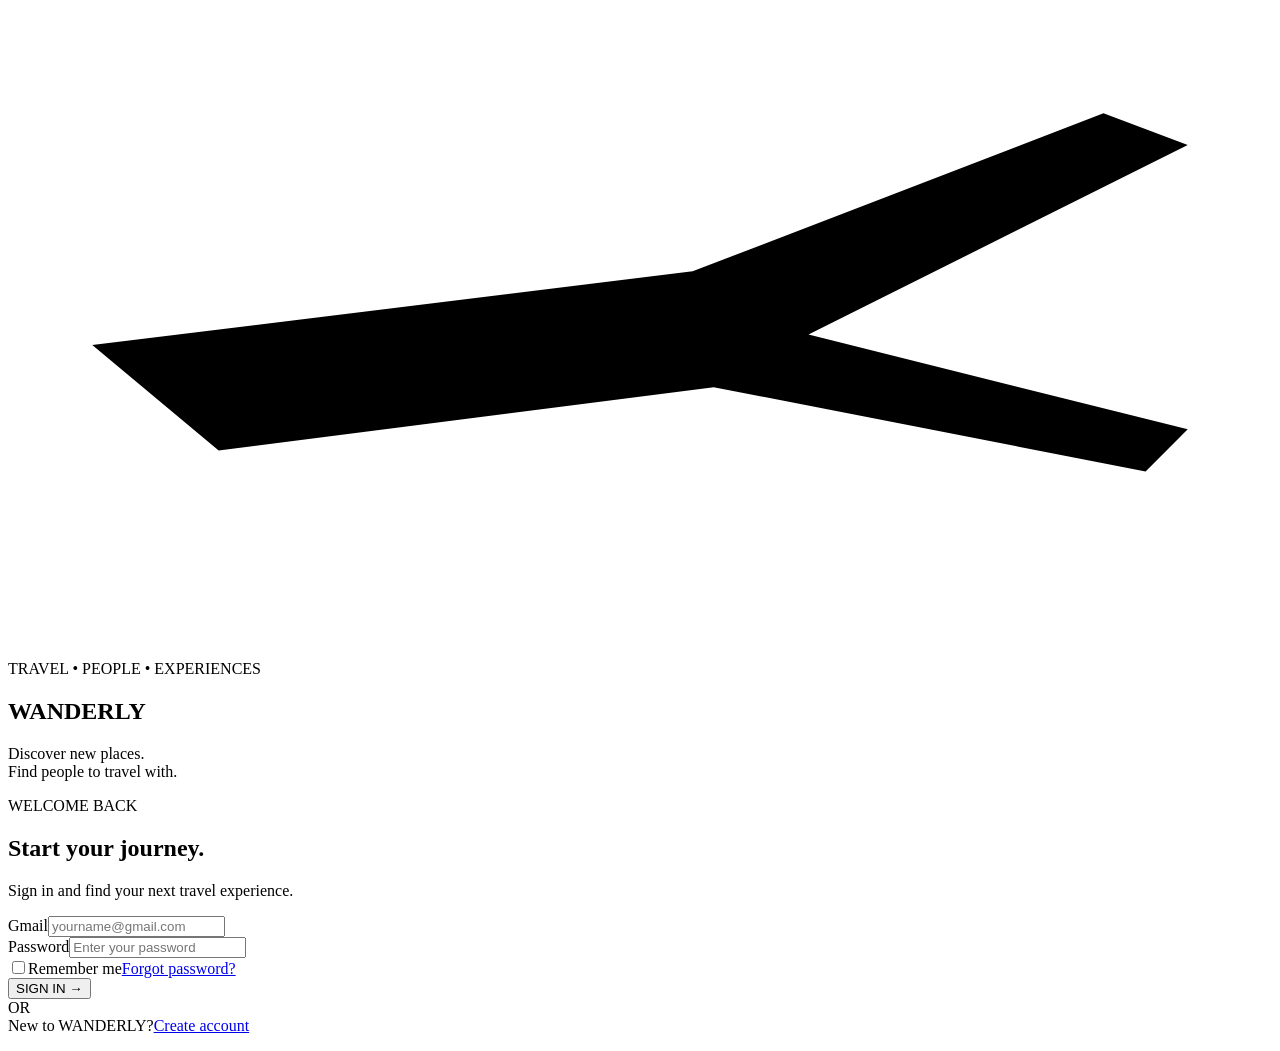
==== index.html @ 0a9a72d0 "Add files via upload" ====
<!DOCTYPE html>
<html lang="en">
<head>
<meta charset="UTF-8">
<meta name="viewport" content="width=device-width, initial-scale=1.0">
<title>"Sexy Boy Yan | Chat Together"</title>
<link rel="stylesheet" href="css/style.css">
</head>
<body class="login-page">
<div class="travel-background">
  <div class="sun"></div><div class="cloud cloud-one"></div><div class="cloud cloud-two"></div>
  <div class="plane"><svg viewBox="0 0 120 60"><path d="M8 32 L65 25 L104 10 L112 13 L76 31 L112 40 L108 44 L67 36 L20 42 Z"/></svg></div>
  <div class="wave wave-one"></div><div class="wave wave-two"></div>
</div>
<main class="auth-wrapper">
<section class="brand-area">
  <p class="brand-small">TRAVEL • PEOPLE • EXPERIENCES</p>
  <h1>WANDER<span>LY</span></h1>
  <p class="brand-description">Discover new places.<br>Find people to travel with.</p>
</section>
<section class="login-card">
  <div class="card-heading"><p class="eyebrow">WELCOME BACK</p><h2>Start your journey.</h2><p>Sign in and find your next travel experience.</p></div>
  <form id="loginForm">
    <div class="input-group"><label for="loginEmail">Gmail</label><input type="email" id="loginEmail" placeholder="yourname@gmail.com" required></div>
    <div class="input-group"><label for="loginPassword">Password</label><input type="password" id="loginPassword" placeholder="Enter your password" required></div>
    <div class="login-options"><label class="remember"><input type="checkbox" id="rememberMe"><span>Remember me</span></label><a href="forgot-password.html">Forgot password?</a></div>
    <button type="submit" class="primary-button">SIGN IN <span>→</span></button>
  </form>
  <div class="divider"><span>OR</span></div>
  <div class="create-link"><span>New to WANDERLY?</span><a href="create-account.html">Create account</a></div>
  <p id="loginMessage" class="form-message"></p>
</section>
</main>
<script src="js/login.js"></script>
</body>
</html>
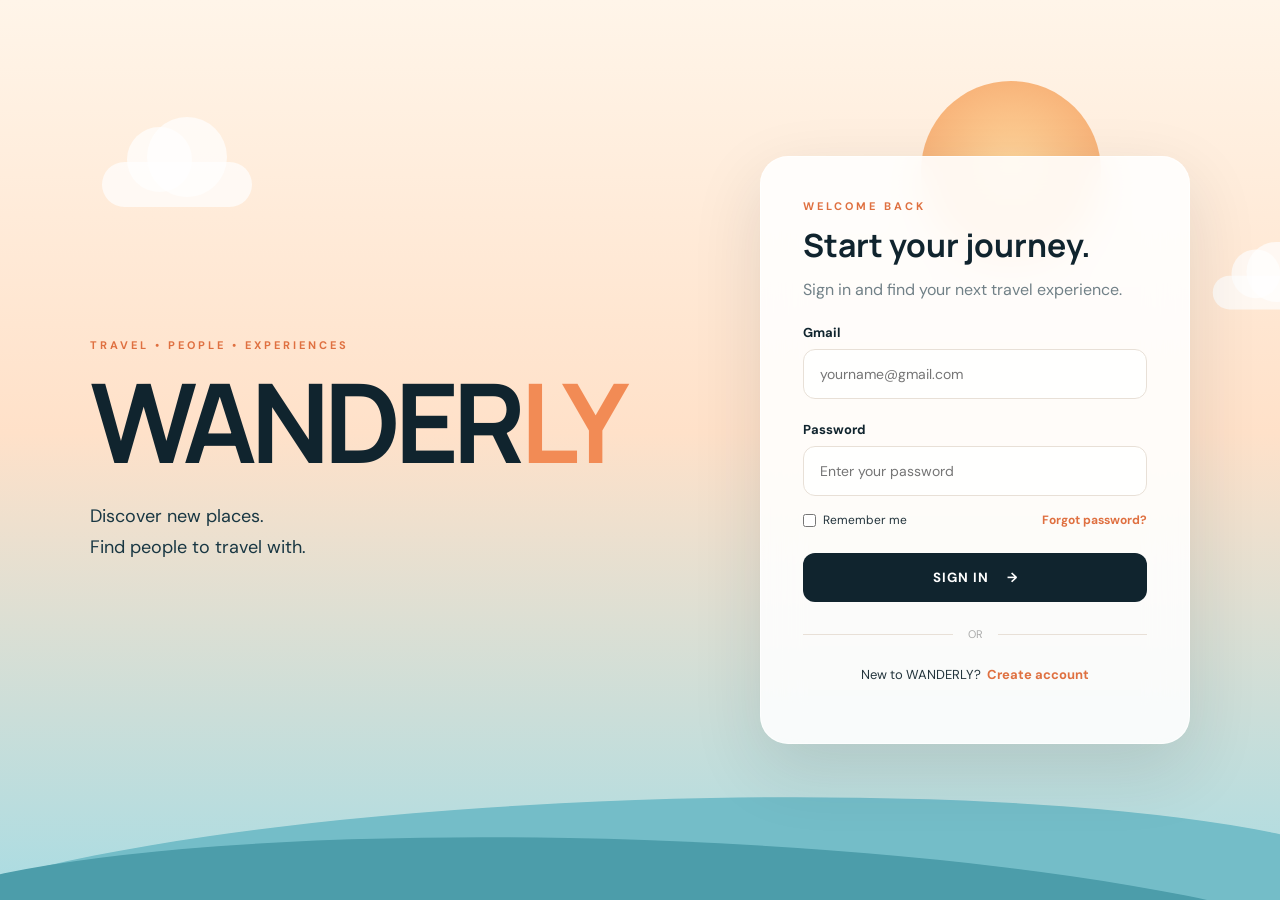
==== commit 2eb722c8: "Update index.html" ====
--- a/index.html
+++ b/index.html
@@ -4,7 +4,7 @@
 <meta charset="UTF-8">
 <meta name="viewport" content="width=device-width, initial-scale=1.0">
 <title>"Sexy Boy Yan | Chat Together"</title>
-<link rel="stylesheet" href="css/style.css">
+<link rel="stylesheet" href="style.css">
 </head>
 <body class="login-page">
 <div class="travel-background">
@@ -31,6 +31,6 @@
   <p id="loginMessage" class="form-message"></p>
 </section>
 </main>
-<script src="js/login.js"></script>
+<script src="login.js"></script>
 </body>
-</html>+</html>
--- a/style.css
+++ b/style.css
@@ -0,0 +1,20 @@
+@import url('https://fonts.googleapis.com/css2?family=DM+Sans:wght@400;500;600;700&family=Manrope:wght@500;600;700;800&display=swap');
+:root{--dark:#10242e;--dark-soft:#193743;--orange:#f28b55;--orange-dark:#df7040;--cream:#fffaf3;--white:#fff;--text:#23343c;--muted:#718087;--border:#e8e0d7;--shadow:0 25px 70px rgba(28,45,52,.12)}
+*{margin:0;padding:0;box-sizing:border-box}html{scroll-behavior:smooth}body{font-family:"DM Sans",sans-serif;color:var(--text);background:var(--cream)}a{text-decoration:none;color:inherit}
+.travel-background{position:fixed;inset:0;overflow:hidden;z-index:-1;background:linear-gradient(180deg,#fff5e9 0%,#ffe1c9 48%,#a9dce3 100%)}
+.sun{position:absolute;width:180px;height:180px;border-radius:50%;background:radial-gradient(circle,#ffd79d,#f5a66c);top:9%;right:14%;animation:sunFloat 6s ease-in-out infinite}
+.cloud{position:absolute;width:150px;height:45px;background:rgba(255,255,255,.7);border-radius:50px}.cloud:before,.cloud:after{content:"";position:absolute;background:inherit;border-radius:50%}.cloud:before{width:65px;height:65px;left:25px;bottom:15px}.cloud:after{width:80px;height:80px;right:25px;bottom:10px}.cloud-one{top:18%;left:8%;animation:cloudMove 20s linear infinite}.cloud-two{top:30%;right:-5%;transform:scale(.75);animation:cloudMoveReverse 25s linear infinite}
+.plane{position:absolute;top:22%;left:-150px;width:100px;opacity:.25;animation:planeFly 18s linear infinite}.plane svg{width:100%;fill:#fff}.wave{position:absolute;left:-10%;width:120%;height:250px;border-radius:50% 50% 0 0}.wave-one{bottom:-150px;background:#74bdc8;transform:rotate(-2deg)}.wave-two{bottom:-190px;background:#4c9daa;transform:rotate(2deg)}
+@keyframes sunFloat{0%,100%{transform:translateY(0)}50%{transform:translateY(-12px)}}@keyframes cloudMove{from{transform:translateX(-30px)}to{transform:translateX(100px)}}@keyframes cloudMoveReverse{from{transform:translateX(30px)}to{transform:translateX(-120px)}}@keyframes planeFly{0%{left:-150px;transform:translateY(20px) rotate(-3deg)}50%{transform:translateY(-20px) rotate(2deg)}100%{left:110%;transform:translateY(10px) rotate(-2deg)}}@keyframes fadeUp{from{opacity:0;transform:translateY(25px)}to{opacity:1;transform:translateY(0)}}
+.login-page,.auth-page{min-height:100vh;display:flex;align-items:center;justify-content:center}.auth-wrapper{width:min(1100px,92%);display:grid;grid-template-columns:1fr 430px;gap:80px;align-items:center}.brand-area{animation:fadeUp .8s ease}.brand-small,.eyebrow{font-size:11px;letter-spacing:3px;font-weight:700;color:var(--orange-dark)}.brand-area h1{margin-top:20px;font-family:Manrope,sans-serif;font-size:clamp(60px,9vw,110px);line-height:.9;letter-spacing:-6px;color:var(--dark)}.brand-area h1 span,.logo span{color:var(--orange)}.brand-description{margin-top:30px;color:var(--dark-soft);font-size:18px;line-height:1.7}
+.login-card,.form-card{background:rgba(255,255,255,.88);backdrop-filter:blur(20px);border:1px solid rgba(255,255,255,.7);border-radius:28px;padding:42px;box-shadow:var(--shadow);animation:fadeUp .8s ease .15s both}.card-heading h2{margin-top:10px;font-family:Manrope,sans-serif;font-size:32px;color:var(--dark)}.card-heading p:last-child{margin-top:10px;color:var(--muted);line-height:1.6}
+.input-group{display:flex;flex-direction:column;gap:8px;margin-top:22px}.input-group label{font-size:13px;font-weight:700;color:var(--dark)}.input-group input,.input-group select{width:100%;border:1px solid var(--border);background:rgba(255,255,255,.8);padding:15px 16px;border-radius:12px;outline:none;font-family:inherit;font-size:14px;transition:.25s}.input-group input:focus,.input-group select:focus{border-color:var(--orange);box-shadow:0 0 0 4px rgba(242,139,85,.1)}.login-options{margin-top:16px;display:flex;justify-content:space-between;align-items:center;font-size:12px}.login-options a{color:var(--orange-dark);font-weight:700}.remember{display:flex;gap:7px;align-items:center}.primary-button{width:100%;margin-top:25px;border:none;padding:16px 20px;border-radius:12px;background:var(--dark);color:#fff;font-family:inherit;font-weight:700;letter-spacing:1px;cursor:pointer;display:flex;align-items:center;justify-content:center;gap:18px;transition:.3s}.primary-button:hover{background:var(--orange-dark);transform:translateY(-2px)}.divider{display:flex;align-items:center;gap:15px;margin:25px 0;color:#aaa;font-size:11px}.divider:before,.divider:after{content:"";flex:1;height:1px;background:var(--border)}.create-link{display:flex;justify-content:center;gap:6px;font-size:13px}.create-link a{color:var(--orange-dark);font-weight:700}
+.form-page-wrapper{width:min(900px,92%);margin:60px auto}.form-page-wrapper.small-page{width:min(560px,92%)}.form-header{margin-bottom:25px}.back-link{display:inline-block;margin-bottom:35px;font-size:13px;color:var(--muted)}.form-header h1{font-family:Manrope,sans-serif;font-size:clamp(38px,5vw,58px);letter-spacing:-2px;margin-top:12px;color:var(--dark)}.form-header p:last-child{margin-top:12px;color:var(--muted);line-height:1.6}.form-grid{display:grid;grid-template-columns:1fr 1fr;gap:0 18px}.input-group.full{grid-column:1/-1}.input-group small{color:var(--muted);font-size:11px}.terms{margin-top:25px;display:flex;gap:10px;font-size:12px;color:var(--muted);line-height:1.5}.hidden{display:none!important}.form-message{margin-top:18px;text-align:center;font-size:13px}
+.main-header{height:80px;padding:0 6%;display:flex;align-items:center;justify-content:space-between;background:rgba(255,255,255,.82);backdrop-filter:blur(15px);border-bottom:1px solid var(--border);position:sticky;top:0;z-index:20}.logo{font-family:Manrope,sans-serif;font-size:24px;font-weight:800;letter-spacing:-1px}.main-header nav{display:flex;gap:35px;font-size:13px;font-weight:600}.main-header nav a{color:var(--muted)}.main-header nav a:hover{color:var(--orange-dark)}.logout-button{border:1px solid var(--border);background:#fff;padding:9px 15px;border-radius:9px;cursor:pointer}
+.hero-section{padding:110px 6% 80px;background:linear-gradient(135deg,#fff6ea,#ffe6d2)}.hero-content{max-width:800px;animation:fadeUp .7s ease}.hero-content h1{margin-top:18px;font-family:Manrope,sans-serif;font-size:clamp(48px,7vw,88px);line-height:.98;letter-spacing:-4px;color:var(--dark)}.hero-content h1 span{color:var(--orange-dark)}.hero-content>p:last-child{margin-top:25px;color:var(--muted);max-width:500px;line-height:1.7}.search-panel{margin-top:50px;padding:14px;background:#fff;border-radius:18px;box-shadow:var(--shadow);display:grid;grid-template-columns:1fr 1fr 160px;gap:10px;max-width:900px}.search-field{padding:8px 15px;border-right:1px solid var(--border)}.search-field label{display:block;font-size:9px;letter-spacing:2px;font-weight:800;color:var(--muted)}.search-field input{border:none;outline:none;width:100%;margin-top:7px;font-family:inherit;font-size:14px}.search-panel .primary-button{margin:0}
+.section-container{padding:90px 6%;max-width:1500px;margin:auto}.section-title{display:flex;justify-content:space-between;align-items:end;gap:30px;margin-bottom:35px}.section-title h2{font-family:Manrope,sans-serif;font-size:38px;margin-top:8px;color:var(--dark)}.filter-buttons{display:flex;gap:8px}.filter{border:1px solid var(--border);background:#fff;padding:9px 15px;border-radius:30px;cursor:pointer}.filter.active{background:var(--dark);color:#fff}
+.travel-grid,.traveler-grid{display:grid;grid-template-columns:repeat(3,1fr);gap:20px}.travel-card,.traveler-card{background:#fff;border:1px solid var(--border);border-radius:20px;overflow:hidden;transition:.3s}.travel-card:hover,.traveler-card:hover{transform:translateY(-6px);box-shadow:var(--shadow)}.card-image{height:210px;background:linear-gradient(135deg,#f5c4a3,#9fd0d5)}.card-content{padding:22px}.card-tag{display:inline-block;font-size:10px;letter-spacing:1px;padding:6px 9px;border-radius:20px;background:#fdf0e8;color:var(--orange-dark);font-weight:700}.card-content h3,.traveler-card h3{margin-top:12px;font-family:Manrope,sans-serif;font-size:21px;color:var(--dark)}.card-content p,.traveler-card p{margin-top:8px;color:var(--muted);font-size:13px;line-height:1.6}
+.traveler-card{padding:22px;display:flex;gap:18px}.traveler-avatar{width:60px;height:60px;min-width:60px;border-radius:50%;background:linear-gradient(135deg,#f5c4a3,#9fd0d5)}
+.map-section{padding:90px 6%;background:#edf7f7}.map-heading{max-width:600px;margin-bottom:30px}.map-heading h2{margin-top:10px;font-family:Manrope,sans-serif;font-size:40px;color:var(--dark)}.map-heading p:last-child{margin-top:10px;color:var(--muted)}#mapContainer{width:100%;height:550px;border-radius:25px;overflow:hidden;box-shadow:var(--shadow)}
+@media(max-width:900px){.auth-wrapper{grid-template-columns:1fr;gap:35px}.brand-area{text-align:center}.brand-area h1{font-size:70px}.login-card,.form-card{padding:30px}.travel-grid,.traveler-grid{grid-template-columns:1fr 1fr}.search-panel{grid-template-columns:1fr}.search-field{border-right:0;border-bottom:1px solid var(--border);padding-bottom:15px}.main-header nav{display:none}}
+@media(max-width:600px){.form-grid{grid-template-columns:1fr}.input-group.full{grid-column:auto}.travel-grid,.traveler-grid{grid-template-columns:1fr}.section-title{align-items:flex-start;flex-direction:column}.hero-section{padding-top:70px}.hero-content h1{letter-spacing:-2px}.main-header{padding:0 5%}.logout-button{font-size:11px}}
